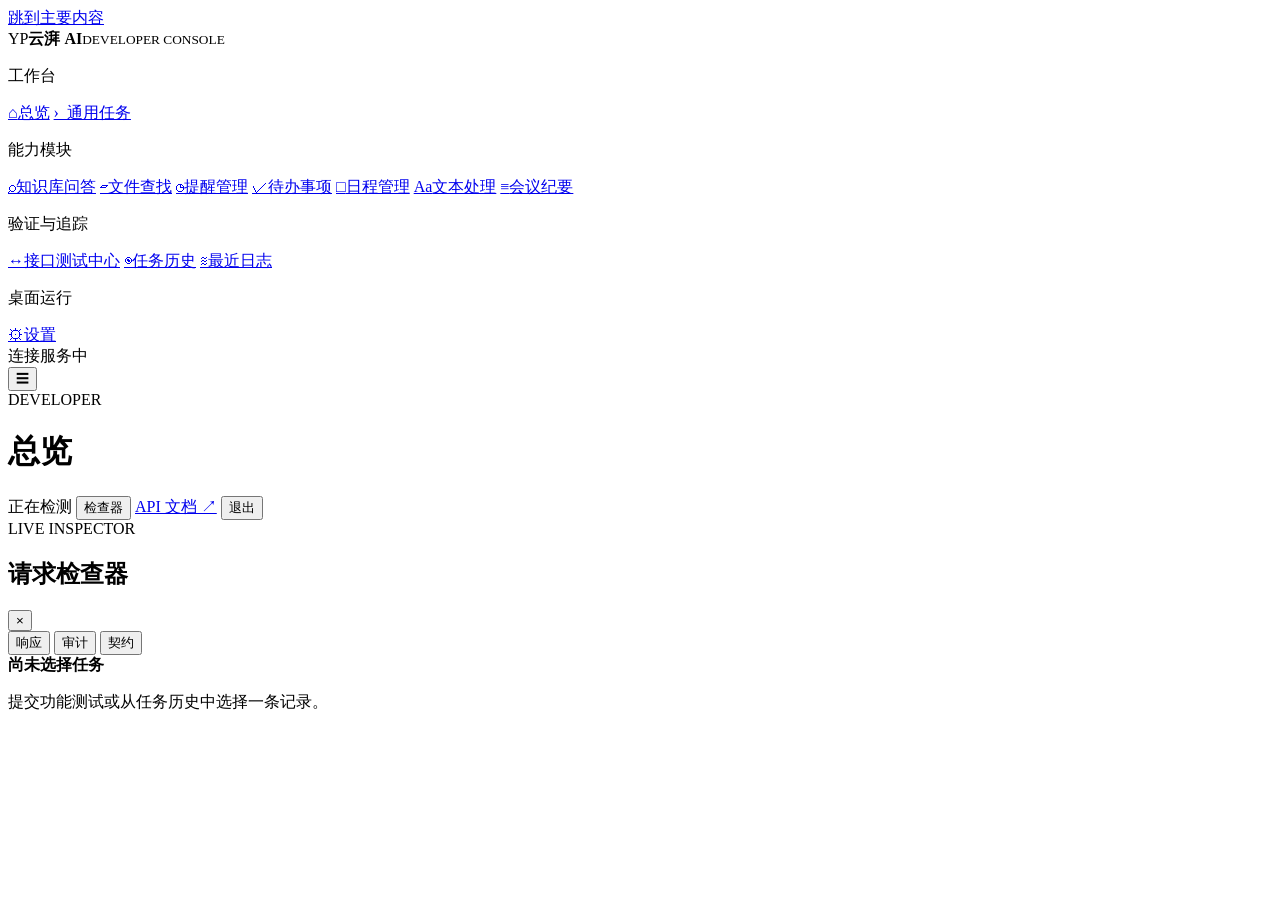
==== agent_platform/static/developer.html @ 9f63db53 "feat: add lightweight developer console access" ====
<!doctype html>
<html lang="zh-CN">
<head>
  <meta charset="utf-8">
  <meta name="viewport" content="width=device-width,initial-scale=1">
  <meta name="description" content="云湃 AI 开发者控制台">
  <title>云湃 AI · 开发者控制台</title>
  <link rel="stylesheet" href="/styles.css">
</head>
<body data-mode="developer">
  <a class="skip-link" href="#pageRoot">跳到主要内容</a>
  <div class="app-shell">
    <aside id="sidebar" class="sidebar" aria-label="主要功能">
      <div class="brand"><span class="brand-mark">YP</span><span><b>云湃 AI</b><small>DEVELOPER CONSOLE</small></span></div>
      <nav id="mainNav" class="main-nav">
        <p class="nav-label">工作台</p>
        <a href="#overview" data-route="overview"><span>⌂</span>总览</a>
        <a href="#console" data-route="console"><span>›_</span>通用任务</a>
        <p class="nav-label">能力模块</p>
        <a href="#knowledge" data-route="knowledge"><span>⌕</span>知识库问答</a>
        <a href="#files" data-route="files"><span>▱</span>文件查找</a>
        <a href="#reminders" data-route="reminders"><span>◷</span>提醒管理</a>
        <a href="#todos" data-route="todos"><span>✓</span>待办事项</a>
        <a href="#schedule" data-route="schedule"><span>□</span>日程管理</a>
        <a href="#text" data-route="text"><span>Aa</span>文本处理</a>
        <a href="#meetings" data-route="meetings"><span>≡</span>会议纪要</a>
        <p class="nav-label">验证与追踪</p>
        <a href="#api-lab" data-route="api-lab"><span>↔</span>接口测试中心</a>
        <a href="#tasks" data-route="tasks"><span>◉</span>任务历史</a>
        <a href="#logs" data-route="logs"><span>≋</span>最近日志</a>
        <p class="nav-label">桌面运行</p>
        <a href="#settings" data-route="settings"><span>⚙</span>设置</a>
      </nav>
      <div class="sidebar-foot"><span id="sideHealthDot" class="status-dot"></span><span id="sideHealthText">连接服务中</span></div>
    </aside>
    <div id="navBackdrop" class="backdrop" hidden></div>
    <div class="workspace">
      <header class="topbar">
        <div class="topbar-left">
          <button id="menuButton" class="icon-button menu-button" aria-label="打开导航" aria-expanded="false">☰</button>
          <div><span id="pageEyebrow" class="eyebrow">DEVELOPER</span><h1 id="pageTitle">总览</h1></div>
        </div>
        <div class="topbar-actions">
          <span id="runtimeBadge" class="runtime-badge"><i></i>正在检测</span>
          <button id="inspectorButton" class="button quiet inspector-button">检查器</button>
          <a class="button quiet docs-link" href="/docs" target="_blank" rel="noreferrer">API 文档 ↗</a>
          <button id="developerLogout" class="button quiet" type="button">退出</button>
        </div>
      </header>
      <div class="content-grid">
        <main id="pageRoot" class="page-root" tabindex="-1" aria-live="polite"></main>
        <aside id="inspector" class="inspector" aria-label="请求与响应检查器">
          <header class="inspector-head"><div><span class="eyebrow">LIVE INSPECTOR</span><h2>请求检查器</h2></div><button id="closeInspector" class="icon-button" aria-label="关闭检查器">×</button></header>
          <div class="inspector-tabs" role="tablist">
            <button class="active" data-inspector-tab="response" role="tab">响应</button>
            <button data-inspector-tab="audit" role="tab">审计</button>
            <button data-inspector-tab="contract" role="tab">契约</button>
          </div>
          <div id="inspectorContent" class="inspector-content"><div class="empty-state compact"><b>尚未选择任务</b><p>提交功能测试或从任务历史中选择一条记录。</p></div></div>
        </aside>
      </div>
    </div>
  </div>
  <div id="toastRegion" class="toast-region" aria-live="assertive"></div>
  <script src="/app.js" defer></script>
</body>
</html>
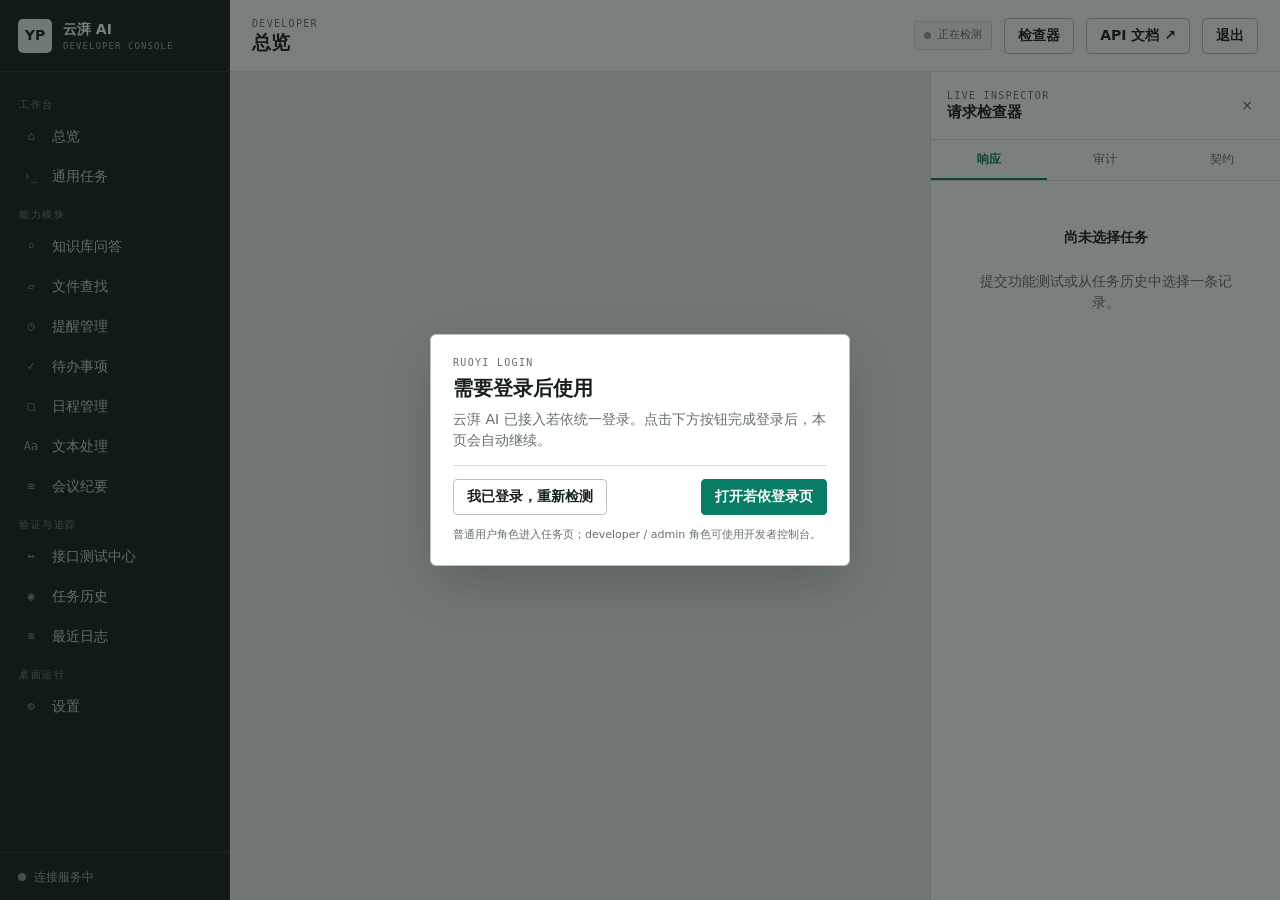
==== commit 3704852b: "feat(ruoyi): wire console login to ruoyi gateway via same-origin entry (phase 4) - console shells in" ====
--- a/agent_platform/static/developer.html
+++ b/agent_platform/static/developer.html
@@ -5,9 +5,9 @@
   <meta name="viewport" content="width=device-width,initial-scale=1">
   <meta name="description" content="云湃 AI 开发者控制台">
   <title>云湃 AI · 开发者控制台</title>
-  <link rel="stylesheet" href="/styles.css">
+  <link rel="stylesheet" href="styles.css">
 </head>
-<body data-mode="developer">
+<body data-mode="developer" data-login-url="__RUOYI_LOGIN_URL__" data-logout-url="__RUOYI_LOGOUT_URL__">
   <a class="skip-link" href="#pageRoot">跳到主要内容</a>
   <div class="app-shell">
     <aside id="sidebar" class="sidebar" aria-label="主要功能">
@@ -41,9 +41,10 @@
           <div><span id="pageEyebrow" class="eyebrow">DEVELOPER</span><h1 id="pageTitle">总览</h1></div>
         </div>
         <div class="topbar-actions">
+          <span id="userIdentity" class="user-identity"></span>
           <span id="runtimeBadge" class="runtime-badge"><i></i>正在检测</span>
           <button id="inspectorButton" class="button quiet inspector-button">检查器</button>
-          <a class="button quiet docs-link" href="/docs" target="_blank" rel="noreferrer">API 文档 ↗</a>
+          <a class="button quiet docs-link" href="docs" target="_blank" rel="noreferrer">API 文档 ↗</a>
           <button id="developerLogout" class="button quiet" type="button">退出</button>
         </div>
       </header>
@@ -62,6 +63,6 @@
     </div>
   </div>
   <div id="toastRegion" class="toast-region" aria-live="assertive"></div>
-  <script src="/app.js" defer></script>
+  <script src="app.js" defer></script>
 </body>
 </html>
--- a/agent_platform/static/styles.css
+++ b/agent_platform/static/styles.css
@@ -0,0 +1,15 @@
+:root{
+  color-scheme:light;--canvas:#eef0ed;--paper:#fff;--paper-2:#f7f8f6;--ink:#16201c;--muted:#65706b;
+  --line:#d7ddd9;--line-strong:#b9c2bd;--accent:#087c65;--accent-2:#dff1eb;--warn:#a4620b;--warn-bg:#fff5df;
+  --bad:#b22938;--bad-bg:#fdecef;--blue:#315f8b;--sidebar:#15201c;--sidebar-muted:#9aa8a1;--shadow:0 10px 30px rgba(24,37,31,.09)
+}
+*{box-sizing:border-box}[hidden]{display:none!important}html,body{min-height:100%;margin:0}html{scroll-behavior:smooth}body{background:var(--canvas);color:var(--ink);font:14px/1.5 system-ui,"Segoe UI","Microsoft YaHei",sans-serif}button,input,textarea,select{font:inherit}button,a{touch-action:manipulation}.skip-link{position:fixed;top:-80px;left:16px;z-index:50;padding:8px 12px;background:var(--ink);color:#fff}.skip-link:focus{top:12px}.app-shell{min-height:100vh;display:grid;grid-template-columns:230px minmax(0,1fr)}.sidebar{position:sticky;top:0;height:100vh;z-index:30;display:flex;flex-direction:column;background:var(--sidebar);color:#fff;border-right:1px solid #26332d}.brand{height:72px;display:flex;align-items:center;gap:11px;padding:0 18px;border-bottom:1px solid #2b3832}.brand-mark{width:34px;height:34px;display:grid;place-items:center;background:#e8f2ed;color:var(--sidebar);font-weight:800;border-radius:5px}.brand b,.brand small{display:block}.brand b{font-size:14px}.brand small{margin-top:1px;color:var(--sidebar-muted);font:9px/1.2 ui-monospace,SFMono-Regular,Consolas,monospace;letter-spacing:.12em}.main-nav{flex:1;overflow:auto;padding:13px 10px}.nav-label{margin:14px 9px 6px;color:#72827a;font:10px/1.2 ui-monospace,SFMono-Regular,Consolas,monospace;letter-spacing:.15em}.main-nav a{height:38px;display:flex;align-items:center;gap:10px;padding:0 10px;margin:2px 0;border-radius:4px;color:#c6d0cb;text-decoration:none}.main-nav a span{width:22px;color:#82928a;font:12px ui-monospace,SFMono-Regular,Consolas,monospace;text-align:center}.main-nav a:hover{background:#202d27;color:#fff}.main-nav a.active{background:#e8f2ed;color:#13231c;font-weight:700}.main-nav a.active span{color:var(--accent)}.sidebar-foot{height:48px;display:flex;align-items:center;gap:8px;padding:0 18px;border-top:1px solid #2b3832;color:var(--sidebar-muted);font-size:12px}.status-dot{width:8px;height:8px;border-radius:50%;background:#88958f}.status-dot.ok{background:#33bd8c;box-shadow:0 0 0 3px rgba(51,189,140,.12)}.status-dot.bad{background:#ee6371}.workspace{min-width:0}.topbar{position:sticky;top:0;z-index:20;height:72px;display:flex;align-items:center;justify-content:space-between;padding:0 22px;background:rgba(255,255,255,.96);border-bottom:1px solid var(--line)}.topbar-left,.topbar-actions{display:flex;align-items:center;gap:12px}.topbar h1,.inspector h2{margin:1px 0 0;font-size:19px;line-height:1.2}.eyebrow{display:block;color:var(--muted);font:10px/1.2 ui-monospace,SFMono-Regular,Consolas,monospace;letter-spacing:.13em}.runtime-badge{display:flex;align-items:center;gap:7px;padding:5px 9px;border:1px solid var(--line);border-radius:3px;background:var(--paper-2);color:var(--muted);font-size:11px}.runtime-badge i{width:7px;height:7px;border-radius:50%;background:#97a29d}.runtime-badge.ok i{background:var(--accent)}.runtime-badge.bad i{background:var(--bad)}.menu-button,.inspector-button,.close-inspector{display:none}.content-grid{display:grid;grid-template-columns:minmax(0,1fr) 350px;min-height:calc(100vh - 72px)}.page-root{min-width:0;padding:22px}.inspector{position:sticky;top:72px;height:calc(100vh - 72px);overflow:hidden;background:var(--paper);border-left:1px solid var(--line)}.inspector-head{height:68px;display:flex;align-items:center;justify-content:space-between;padding:0 16px;border-bottom:1px solid var(--line)}.inspector-head h2{font-size:15px}.icon-button{width:34px;height:34px;border:0;background:transparent;color:var(--muted);cursor:pointer}.inspector-tabs{height:41px;display:flex;border-bottom:1px solid var(--line)}.inspector-tabs button{flex:1;border:0;border-bottom:2px solid transparent;background:transparent;color:var(--muted);cursor:pointer;font-size:12px}.inspector-tabs button.active{border-color:var(--accent);color:var(--accent);font-weight:700}.inspector-content{height:calc(100% - 109px);overflow:auto;padding:14px}.page-header{display:flex;align-items:flex-end;justify-content:space-between;gap:16px;margin-bottom:18px}.page-header h2{margin:2px 0 3px;font-size:24px;letter-spacing:-.025em}.page-header p{max-width:660px;margin:0;color:var(--muted)}.page-actions{display:flex;gap:8px}.button{min-height:36px;display:inline-flex;align-items:center;justify-content:center;gap:7px;padding:0 13px;border:1px solid var(--line-strong);border-radius:4px;background:var(--paper);color:var(--ink);font-weight:650;text-decoration:none;cursor:pointer}.button:hover{border-color:#89968f}.button.primary{border-color:var(--accent);background:var(--accent);color:#fff}.button.danger{border-color:#e4a7af;background:#fff;color:var(--bad)}.button.quiet{background:transparent}.button.small{min-height:30px;padding:0 9px;font-size:12px}.button:disabled{opacity:.5;cursor:not-allowed}.panel{background:var(--paper);border:1px solid var(--line);border-radius:5px}.panel-head{min-height:48px;display:flex;align-items:center;justify-content:space-between;gap:12px;padding:11px 14px;border-bottom:1px solid var(--line)}.panel-head h3{margin:0;font-size:14px}.panel-head p{margin:2px 0 0;color:var(--muted);font-size:12px}.panel-body{padding:14px}.grid-2{display:grid;grid-template-columns:repeat(2,minmax(0,1fr));gap:14px}.grid-3{display:grid;grid-template-columns:repeat(3,minmax(0,1fr));gap:14px}.span-2{grid-column:span 2}.stack{display:grid;gap:14px}.metrics{display:grid;grid-template-columns:repeat(4,minmax(0,1fr));gap:1px;margin-bottom:14px;background:var(--line);border:1px solid var(--line);border-radius:5px;overflow:hidden}.metric{padding:15px;background:var(--paper)}.metric small,.metric strong{display:block}.metric small{color:var(--muted);font-size:11px}.metric strong{margin-top:6px;font:700 25px/1 ui-monospace,SFMono-Regular,Consolas,monospace}.metric em{display:block;margin-top:7px;color:var(--muted);font-style:normal;font-size:11px}.module-list{display:grid;grid-template-columns:repeat(2,minmax(0,1fr));gap:1px;background:var(--line)}.module-row{min-height:86px;display:grid;grid-template-columns:34px 1fr auto;align-items:center;gap:10px;padding:12px;background:var(--paper);color:inherit;text-decoration:none}.module-row:hover{background:#fafbf9}.module-icon{width:32px;height:32px;display:grid;place-items:center;border:1px solid var(--line);border-radius:4px;color:var(--accent);font:12px ui-monospace,SFMono-Regular,Consolas,monospace}.module-row b,.module-row small{display:block}.module-row small{margin-top:3px;color:var(--muted)}.module-row .risk{align-self:start}.risk,.data,.state-pill{display:inline-flex;align-items:center;height:22px;padding:0 6px;border:1px solid var(--line);border-radius:3px;background:var(--paper-2);font:10px ui-monospace,SFMono-Regular,Consolas,monospace}.risk.r2,.risk.r3{border-color:#ebcf9f;background:var(--warn-bg);color:var(--warn)}.risk.r3{border-color:#efb7be;background:var(--bad-bg);color:var(--bad)}.execution-rail{display:grid;grid-template-columns:repeat(7,minmax(0,1fr));gap:5px;padding:14px}.rail-step{position:relative;min-width:0;padding-top:12px;color:var(--muted);font-size:10px;text-align:center}.rail-step:before{content:"";position:absolute;top:0;left:0;right:0;height:5px;background:#e4e8e5;border-radius:1px}.rail-step.done{color:var(--accent);font-weight:700}.rail-step.done:before{background:var(--accent)}.rail-step.current{color:var(--warn);font-weight:700}.rail-step.current:before{background:var(--warn)}.rail-step b{display:block;margin-bottom:2px;font:10px ui-monospace,SFMono-Regular,Consolas,monospace}.form-grid{display:grid;grid-template-columns:repeat(2,minmax(0,1fr));gap:12px}.field{display:grid;gap:5px}.field.full{grid-column:1/-1}.field label{font-size:12px;font-weight:650}.field .hint{color:var(--muted);font-size:11px}.input,.select,.textarea{width:100%;border:1px solid var(--line-strong);border-radius:4px;background:#fff;color:var(--ink);outline:none}.input,.select{height:38px;padding:0 10px}.textarea{min-height:116px;padding:10px;resize:vertical}.input:focus,.select:focus,.textarea:focus{border-color:var(--accent);box-shadow:0 0 0 3px rgba(8,124,101,.1)}.form-actions{display:flex;align-items:center;justify-content:space-between;gap:10px;margin-top:14px;padding-top:13px;border-top:1px solid var(--line)}.form-actions small{color:var(--muted)}.segmented{display:flex;flex-wrap:wrap;gap:6px;margin-bottom:12px}.segmented button,.preset{min-height:31px;padding:0 9px;border:1px solid var(--line);border-radius:3px;background:var(--paper);color:var(--muted);cursor:pointer}.segmented button.active{border-color:var(--accent);background:var(--accent-2);color:var(--accent);font-weight:700}.presets{display:flex;flex-wrap:wrap;gap:6px;margin-top:10px}.preset:hover{border-color:var(--accent);color:var(--accent)}.callout{padding:11px 12px;border-left:3px solid var(--blue);background:#edf4fa;color:#38536a}.callout.warn{border-color:var(--warn);background:var(--warn-bg);color:#76501d}.callout.bad{border-color:var(--bad);background:var(--bad-bg);color:#7e2833}.subfeature-grid{display:grid;grid-template-columns:repeat(3,minmax(0,1fr));gap:8px}.subfeature{padding:10px;border:1px solid var(--line);border-radius:4px;background:var(--paper-2)}.subfeature b,.subfeature small{display:block}.subfeature b{font-size:12px}.subfeature small{margin-top:3px;color:var(--muted)}.task-card{overflow:hidden}.task-card .panel-head{align-items:flex-start}.task-summary{color:var(--muted)}.task-result{padding:13px 14px;border-top:1px solid var(--line);white-space:pre-wrap;overflow-wrap:anywhere}.task-result strong{display:block;margin-bottom:5px;color:var(--ink)}.sources{display:flex;flex-wrap:wrap;gap:6px;margin-top:9px}.source-chip{padding:3px 6px;border:1px solid var(--line);border-radius:3px;background:var(--paper-2);color:var(--muted);font-size:11px}.confirmation{margin:0 14px 14px;padding:12px;border-left:3px solid var(--warn);background:var(--warn-bg)}.confirmation h4{margin:0 0 4px}.confirmation p{margin:0 0 10px;color:#75501e}.candidate{display:flex;gap:8px;padding:7px 0;border-bottom:1px solid #ead9ba}.candidate small{display:block;color:var(--muted)}.mono,.json-view{font-family:ui-monospace,SFMono-Regular,Consolas,monospace}.json-view{margin:0;overflow:auto;white-space:pre-wrap;overflow-wrap:anywhere;color:#32403a;font-size:11px;line-height:1.55}.inspector-block{margin-bottom:15px}.inspector-block h3{margin:0 0 7px;font-size:11px;color:var(--muted);letter-spacing:.08em}.kv{display:grid;grid-template-columns:92px 1fr;gap:6px;padding:5px 0;border-bottom:1px solid #edf0ee;font-size:11px}.kv span:first-child{color:var(--muted)}.audit-event{position:relative;margin-left:7px;padding:0 0 14px 16px;border-left:1px solid var(--line)}.audit-event:before{content:"";position:absolute;left:-4px;top:3px;width:7px;height:7px;border-radius:50%;background:var(--accent)}.audit-event.fail:before{background:var(--bad)}.audit-event b,.audit-event small{display:block}.audit-event small{margin-top:2px;color:var(--muted)}.empty-state{display:grid;place-items:center;min-height:220px;padding:24px;color:var(--muted);text-align:center}.empty-state.compact{min-height:150px}.empty-state b{color:var(--ink)}.empty-state p{max-width:290px;margin:6px 0 0}.task-table{width:100%;border-collapse:collapse}.task-table th,.task-table td{padding:9px 10px;border-bottom:1px solid var(--line);text-align:left;vertical-align:top}.task-table th{background:var(--paper-2);color:var(--muted);font-size:10px;letter-spacing:.06em}.task-table tr[data-task-id]{cursor:pointer}.task-table tr[data-task-id]:hover{background:#f8faf8}.state-pill.completed{border-color:#b6ddcf;background:#ebf6f2;color:var(--accent)}.state-pill.failed,.state-pill.cancelled{border-color:#edbac1;background:var(--bad-bg);color:var(--bad)}.state-pill.awaiting_confirmation,.state-pill.waiting_network{border-color:#ead09f;background:var(--warn-bg);color:var(--warn)}.api-row{display:grid;grid-template-columns:76px minmax(140px,1fr) 70px;gap:10px;align-items:center;padding:9px 11px;border-bottom:1px solid var(--line)}.method{font:700 10px ui-monospace,SFMono-Regular,Consolas,monospace;color:var(--blue)}.api-status{font-size:11px;color:var(--muted);text-align:right}.api-status.pass{color:var(--accent);font-weight:700}.api-status.fail{color:var(--bad);font-weight:700}.schema-table{width:100%;border-collapse:collapse;font-size:11px}.schema-table th,.schema-table td{padding:7px;border-bottom:1px solid var(--line);text-align:left}.schema-table th{color:var(--muted)}.toast-region{position:fixed;right:18px;bottom:18px;z-index:60;display:grid;gap:8px}.toast{min-width:260px;max-width:380px;padding:10px 12px;border:1px solid var(--line-strong);border-left:3px solid var(--accent);border-radius:4px;background:#fff;box-shadow:var(--shadow)}.toast.error{border-left-color:var(--bad)}.backdrop{position:fixed;inset:0;z-index:25;background:rgba(15,23,20,.38)}
+@media(max-width:1180px){.content-grid{grid-template-columns:minmax(0,1fr)}.inspector{position:fixed;top:0;right:0;z-index:45;width:min(390px,92vw);height:100vh;transform:translateX(105%);box-shadow:var(--shadow);transition:transform .18s ease}.inspector.open{transform:translateX(0)}.inspector-button,.inspector .icon-button{display:inline-grid;place-items:center}.inspector-content{height:calc(100% - 109px)}.metrics{grid-template-columns:repeat(2,minmax(0,1fr))}}
+@media(max-width:760px){.app-shell{display:block}.sidebar{position:fixed;left:0;top:0;width:240px;transform:translateX(-105%);transition:transform .18s ease}.sidebar.open{transform:translateX(0)}.menu-button{display:inline-grid;place-items:center}.topbar{height:64px;padding:0 12px}.content-grid{min-height:calc(100vh - 64px)}.page-root{padding:14px 10px}.topbar h1{font-size:17px}.docs-link{display:none}.page-header{align-items:flex-start;flex-direction:column}.page-header h2{font-size:21px}.grid-2,.grid-3,.form-grid,.module-list,.subfeature-grid{grid-template-columns:1fr}.span-2{grid-column:auto}.metrics{grid-template-columns:repeat(2,minmax(0,1fr))}.rail-step span{display:none}.rail-step b{font-size:9px}.form-actions{align-items:flex-start;flex-direction:column}.form-actions .button{width:100%}.task-table{display:block;overflow:auto}.topbar-actions{gap:5px}.runtime-badge{display:none}}
+@media(prefers-reduced-motion:reduce){*{scroll-behavior:auto!important;transition:none!important}}
+.result-items{display:grid;gap:8px;margin-top:12px}.result-item{padding:10px;border:1px solid var(--line);border-radius:4px;background:var(--paper-2)}.result-item-head{display:flex;align-items:center;justify-content:space-between;gap:10px}.result-item-head strong{margin:0!important}.result-fields{display:flex;flex-wrap:wrap;gap:8px 14px;margin-top:8px}.result-field{display:grid;gap:1px;min-width:90px}.result-field small{color:var(--muted);font-size:10px}.result-field b{font-size:11px;font-weight:600}.result-item-actions{display:flex;flex-wrap:wrap;gap:6px;margin-top:10px;padding-top:8px;border-top:1px solid var(--line)}
+.speech-controls{display:flex;align-items:center;flex-wrap:wrap;gap:7px;margin-top:12px;padding-top:10px;border-top:1px solid var(--line)}.speech-voice{display:flex;align-items:center;gap:6px;color:var(--muted);font-size:11px}.speech-voice select{height:32px;min-width:112px;padding:0 26px 0 8px;border:1px solid var(--line-strong);border-radius:4px;background:var(--paper);color:var(--ink)}.speech-icon{width:32px;height:32px;display:grid;place-items:center;padding:0;border:1px solid var(--line-strong);border-radius:4px;background:var(--paper);color:var(--accent);cursor:pointer;font-size:13px;line-height:1}.speech-icon:hover{border-color:var(--accent);background:var(--accent-2)}.speech-icon:disabled{opacity:.4;cursor:not-allowed}.speech-status{min-width:0;margin-left:3px;color:var(--muted);font-size:11px;overflow-wrap:anywhere}
+.voice-entry{display:grid;grid-template-columns:40px minmax(0,1fr) auto;align-items:center;gap:9px;margin-top:10px;padding:9px;border:1px solid var(--line);border-radius:4px;background:var(--paper-2)}.voice-button{width:40px;height:40px;display:grid;place-items:center;border:1px solid var(--accent);border-radius:50%;background:var(--paper);color:var(--accent);cursor:pointer;font-size:18px;line-height:1}.voice-button.recording{border-color:var(--bad);background:var(--bad-bg);color:var(--bad)}.voice-button:disabled{opacity:.45;cursor:not-allowed}.voice-feedback{min-width:0;display:grid;gap:5px;color:var(--muted);font-size:11px}.level-track{height:5px;overflow:hidden;border-radius:2px;background:#dfe5e1}.level-track i{display:block;width:0;height:100%;background:var(--accent);transition:width .1s linear}.settings-stack{display:grid;gap:14px}.settings-space{margin-top:12px}.settings-actions,.settings-save{display:flex;align-items:center;gap:8px;flex-wrap:wrap}.settings-actions{margin-top:12px}.settings-save{position:sticky;bottom:12px;z-index:10;justify-content:space-between;padding:12px 14px;border:1px solid var(--line-strong);border-radius:5px;background:rgba(255,255,255,.96);box-shadow:var(--shadow)}.settings-save span{color:var(--muted);font-size:11px}.toggle-row{display:flex;align-items:center;gap:8px;min-height:38px;color:var(--ink);font-weight:650}.toggle-row input{width:17px;height:17px;accent-color:var(--accent)}.locked-hint{display:block;color:var(--warn);font-size:10px;font-weight:400}.compact-textarea{min-height:72px}.voice-preset-list{display:grid;gap:10px;margin:12px 0}.voice-preset{padding:11px;border:1px solid var(--line);border-radius:4px;background:var(--paper-2)}.voice-preset-head{display:flex;align-items:center;justify-content:space-between;margin-bottom:8px}.voice-preset-head b{font-size:12px}.voice-preset .input,.voice-preset .textarea{background:var(--paper)}
+@media(max-width:760px){.voice-entry{grid-template-columns:40px minmax(0,1fr)}.voice-entry .button{grid-column:1/-1;width:100%}.settings-save{bottom:6px;align-items:stretch;flex-direction:column}.settings-save .button{width:100%}.voice-preset{padding:9px}.compact-textarea{min-height:84px}}
+.user-mode{background:#f3f5f2}.user-shell{min-width:0;min-height:100vh;display:grid;grid-template-rows:64px 1fr 46px}.user-topbar{min-width:0;display:flex;align-items:center;justify-content:space-between;padding:0 clamp(16px,4vw,42px);border-bottom:1px solid var(--line);background:rgba(255,255,255,.96)}.user-brand{display:flex;align-items:center;gap:10px;color:var(--ink);text-decoration:none}.user-brand b,.user-brand small{display:block}.user-brand small{color:var(--muted);font-size:10px}.user-page{min-width:0;width:min(920px,100%);margin:0 auto;padding:clamp(28px,6vh,64px) 18px 32px}.user-task-layout{min-width:0;display:grid;grid-template-columns:minmax(0,1fr);gap:16px}.user-task-layout>*{min-width:0}.user-heading{margin-bottom:4px}.user-heading h1{margin:5px 0 0;font-size:clamp(27px,4vw,38px);line-height:1.2;letter-spacing:0}.user-compose .textarea{min-height:132px;font-size:16px}.user-recent{margin-top:12px;border-top:1px solid var(--line);padding-top:16px}.user-recent>header{display:flex;align-items:center;justify-content:space-between;margin-bottom:8px}.user-recent h2{margin:0;font-size:14px}.user-task-row{width:100%;min-height:52px;display:grid;grid-template-columns:auto minmax(0,1fr) auto;align-items:center;gap:10px;padding:8px 4px;border:0;border-bottom:1px solid var(--line);background:transparent;color:var(--ink);text-align:left;cursor:pointer}.user-task-row:hover{background:#f9faf8}.user-task-row b{min-width:0;overflow:hidden;text-overflow:ellipsis;white-space:nowrap}.user-task-row small{color:var(--muted)}.user-footer{min-width:0;display:flex;align-items:center;justify-content:flex-end;padding:0 18px}.user-topbar-side{display:flex;align-items:center;gap:10px;min-width:0}.user-identity{color:var(--muted);font-size:12px;white-space:nowrap;overflow:hidden;text-overflow:ellipsis}.developer-entry{display:inline-flex;align-items:center;min-height:28px;padding:0 8px;border-radius:3px;color:#8a948f;text-decoration:none;font-size:12px}.developer-entry:hover,.developer-entry:focus-visible{color:var(--accent)}.login-gate{position:fixed;inset:0;z-index:70;display:grid;place-items:center;padding:18px;background:rgba(15,23,20,.55)}.login-gate-card{width:min(420px,100%);padding:22px;border:1px solid var(--line-strong);border-radius:6px;background:var(--paper);box-shadow:0 20px 60px rgba(20,32,27,.25)}.login-gate-card h2{margin:4px 0 6px;font-size:20px}.login-gate-card p{margin:0 0 8px;color:var(--muted)}.login-gate-card .form-actions{margin-top:14px}.login-gate-card small{display:block;margin-top:12px;color:var(--muted);font-size:11px}.log-table td{max-width:520px;overflow-wrap:anywhere}.user-mode .task-card{min-width:0}.user-mode .task-card .execution-rail{max-width:100%;overflow-x:auto;grid-template-columns:repeat(7,minmax(62px,1fr))}
+@media(max-width:600px){.user-shell{grid-template-rows:58px 1fr 42px}.user-topbar{padding:0 12px}.user-page{padding:26px 10px 20px}.user-heading h1{font-size:27px}.user-task-row{grid-template-columns:auto minmax(0,1fr)}.user-task-row small{grid-column:2}.user-mode .task-card .panel-head{align-items:flex-start}.user-mode .rail-step span{display:block}.user-mode .form-actions{align-items:stretch}.user-mode .form-actions .button{width:100%}}
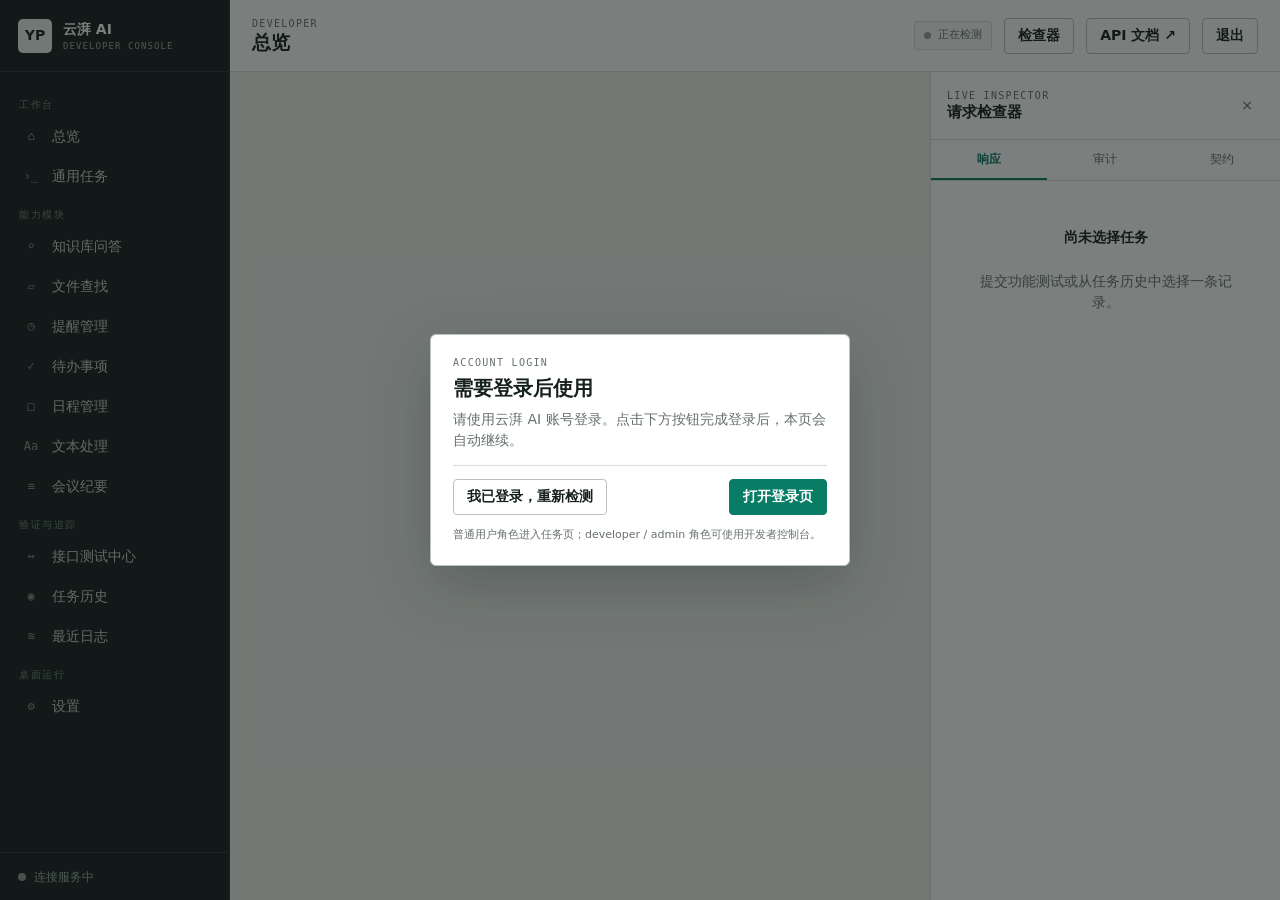
==== commit 6cb43671: "feat(ruoyi): entry redirect, product title, manage entry and speech blob auth fix (post-phase-6 incr" ====
--- a/agent_platform/static/developer.html
+++ b/agent_platform/static/developer.html
@@ -7,7 +7,7 @@
   <title>云湃 AI · 开发者控制台</title>
   <link rel="stylesheet" href="styles.css">
 </head>
-<body data-mode="developer" data-login-url="__RUOYI_LOGIN_URL__" data-logout-url="__RUOYI_LOGOUT_URL__">
+<body data-mode="developer" data-login-url="__RUOYI_LOGIN_URL__" data-logout-url="__RUOYI_LOGOUT_URL__" data-manage-url="__RUOYI_MANAGE_URL__">
   <a class="skip-link" href="#pageRoot">跳到主要内容</a>
   <div class="app-shell">
     <aside id="sidebar" class="sidebar" aria-label="主要功能">
@@ -45,6 +45,7 @@
           <span id="runtimeBadge" class="runtime-badge"><i></i>正在检测</span>
           <button id="inspectorButton" class="button quiet inspector-button">检查器</button>
           <a class="button quiet docs-link" href="docs" target="_blank" rel="noreferrer">API 文档 ↗</a>
+          <a id="manageLink" class="button quiet manage-link" href="#" target="_blank" rel="noreferrer" hidden>管理后台 ↗</a>
           <button id="developerLogout" class="button quiet" type="button">退出</button>
         </div>
       </header>
